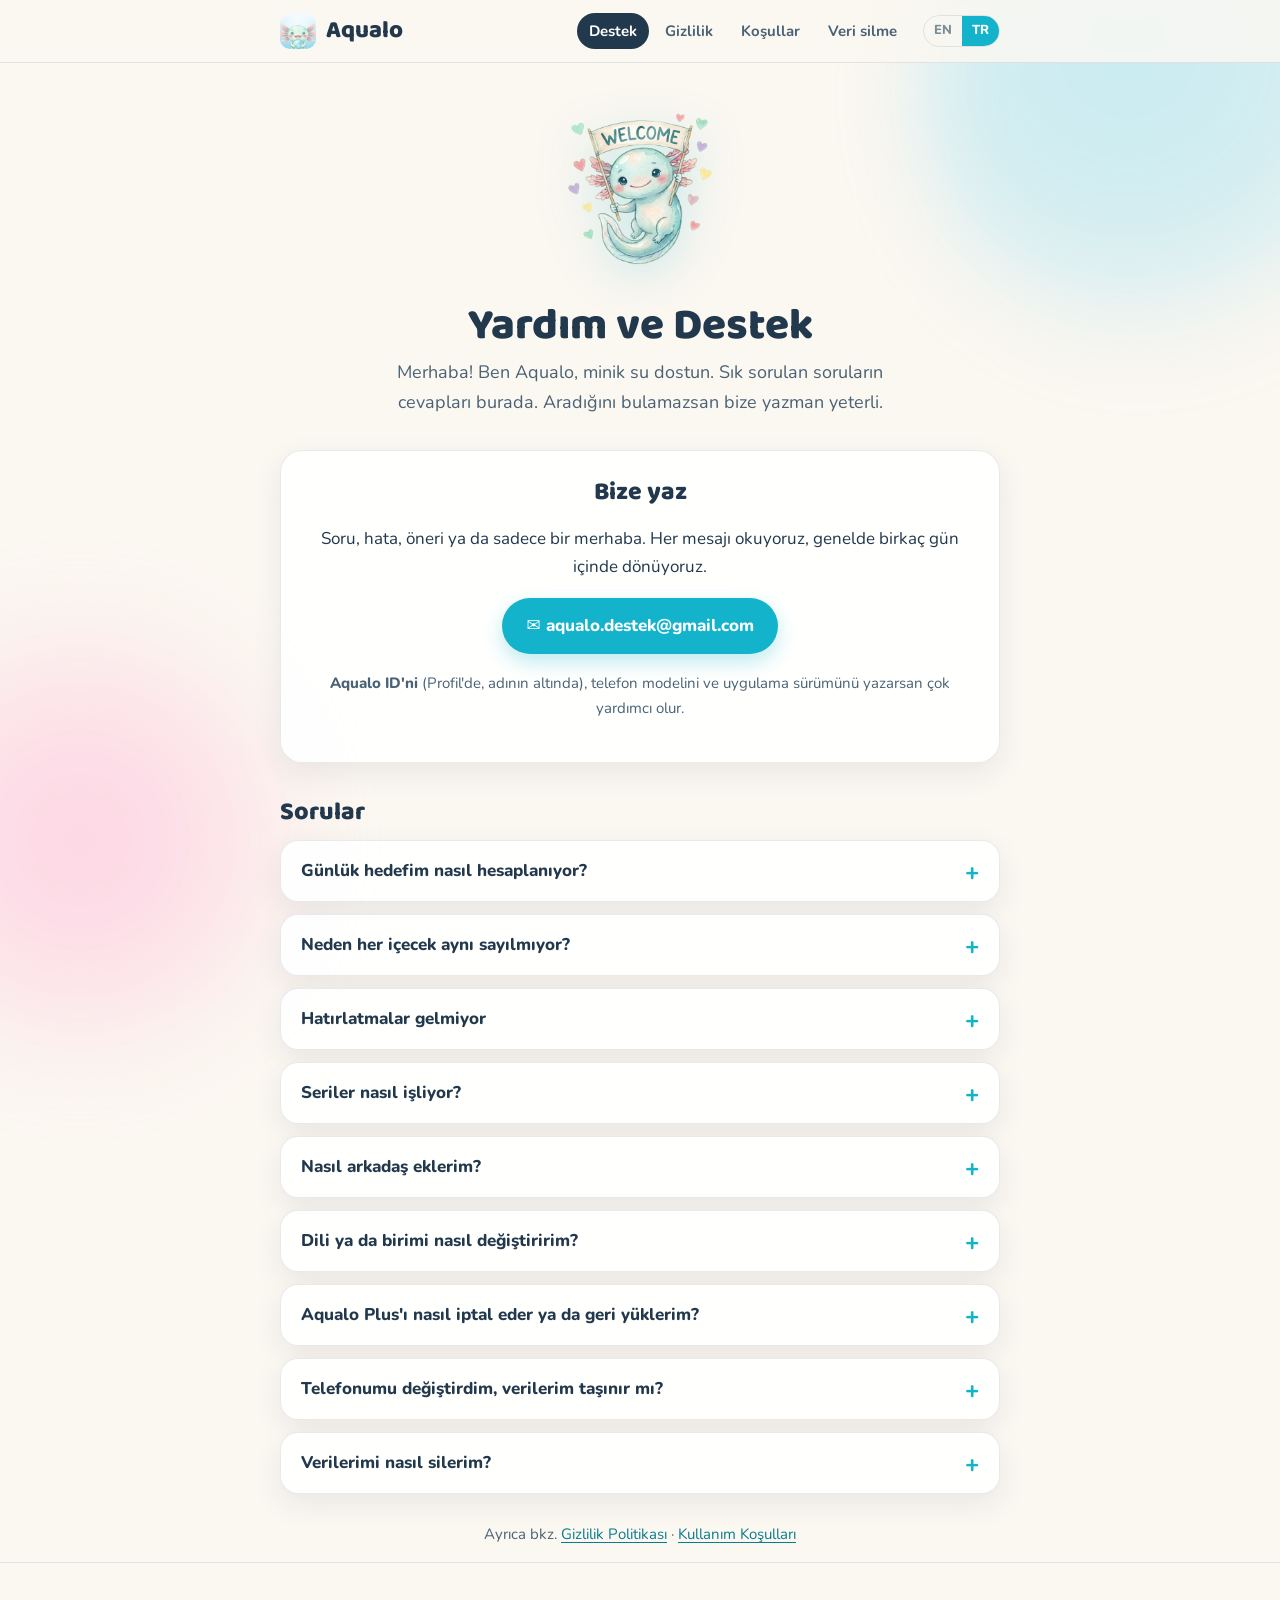
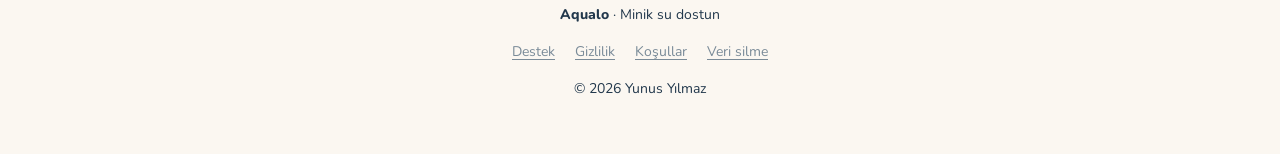
==== tr/index.html @ 4befb243 "Add files via upload" ====
<!doctype html>
<html lang="tr">
<head>
<meta charset="utf-8">
<meta name="viewport" content="width=device-width, initial-scale=1">
<title>Yardım ve Destek · Aqualo</title>
<meta name="description" content="Merhaba! Ben Aqualo, minik su dostun. Sık sorulan soruların cevapları burada. Aradığını bulamazsan bize yazman yeterli.">
<meta name="theme-color" content="#FBF7F1">
<link rel="icon" type="image/png" href="../assets/favicon.png">
<link rel="apple-touch-icon" href="../assets/apple-touch-icon.png">
<link rel="alternate" hreflang="en" href="https://mmaskedman.github.io/aqualo/">
<link rel="alternate" hreflang="tr" href="https://mmaskedman.github.io/aqualo/tr/">
<link rel="preconnect" href="https://fonts.googleapis.com">
<link rel="preconnect" href="https://fonts.gstatic.com" crossorigin>
<link href="https://fonts.googleapis.com/css2?family=Baloo+2:wght@700;800&family=Nunito:wght@400;700;800&display=swap" rel="stylesheet">
<link rel="stylesheet" href="../assets/style.css">
</head>
<body>
<header class="top">
  <div class="wrap">
    <a class="brand" href="./"><img src="../assets/icon-96.png" alt="">Aqualo</a>
    <nav class="links"><a href="./" aria-current="page">Destek</a><a href="privacy.html">Gizlilik</a><a href="terms.html">Koşullar</a><a href="delete.html">Veri silme</a></nav>
    <span class="lang"><a href=".././" class="" hreflang="en">EN</a><a href="./" class="on" hreflang="tr">TR</a></span>
  </div>
</header>
<main class="wrap">
  <section class="hero">
    <img class="mascot" src="../assets/mascot-hello.webp" alt="" width="360" height="360">
    <h1>Yardım ve Destek</h1>
    <p class="lead">Merhaba! Ben Aqualo, minik su dostun. Sık sorulan soruların cevapları burada. Aradığını bulamazsan bize yazman yeterli.</p>
    
  </section>
<div class="card center">
  <h2>Bize yaz</h2>
  <p>Soru, hata, öneri ya da sadece bir merhaba. Her mesajı okuyoruz, genelde birkaç gün içinde dönüyoruz.</p>
  <p><a class="btn" href="mailto:aqualo.destek@gmail.com?subject=Aqualo%20destek">✉️ aqualo.destek@gmail.com</a></p>
  <p class="note"><strong>Aqualo ID'ni</strong> (Profil'de, adının altında), telefon modelini ve uygulama sürümünü yazarsan çok yardımcı olur.</p>
</div>

<h2>Sorular</h2>

<details>
  <summary>Günlük hedefim nasıl hesaplanıyor?</summary>
  <div>
    <p>Aqualo, kilogram başına yaklaşık 33 ml ile başlar. Hareketli bir gün için biraz (+350 ml), spor için biraz daha (+700 ml) ekler. Sıcak ya da nemli günlerde hava durumu kartı yalnızca o güne özel biraz fazlasını önerebilir.</p>
    <p>Hedefini istediğin zaman değiştirebilirsin: ana ekranda <strong>Hedef</strong>'e dokun. Vücut bilgilerin <strong>Profil → Bilgilerim</strong>'de.</p>
  </div>
</details>

<details>
  <summary>Neden her içecek aynı sayılmıyor?</summary>
  <div>
    <p>Her içeceğin, suya kıyasla ne kadar iyi susuzluk giderdiğine göre bir hidrasyon katsayısı var. Örneğin sütlü içecekler hacimlerinden biraz fazla sayılır. Çay ve kahve normal miktarlarda su gibi sayılır. Ayrıntıları görmek için içecek listesinde bir içeceğe basılı tut.</p>
  </div>
</details>

<details>
  <summary>Hatırlatmalar gelmiyor</summary>
  <div>
    <ul>
      <li>Telefon ayarlarında Aqualo'nun bildirimlerine izin verildiğinden emin ol.</li>
      <li>Odak / Rahatsız Etme modları bildirimleri gizleyebilir.</li>
      <li>Android'de pil optimizasyonu bildirimleri durdurabilir. Pil ayarlarında Aqualo'yu "Kısıtlamasız" yap.</li>
      <li><strong>Profil → Hatırlatmalar</strong>'da hatırlatmaların açık ve saatlerin doğru olduğunu kontrol et.</li>
    </ul>
  </div>
</details>

<details>
  <summary>Seriler nasıl işliyor?</summary>
  <div>
    <p>Hedefini tutturduğun her gün serine bir gün ekler. Ara vermen gerekirse <strong>tatil modu</strong> (Aqualo Plus) serini dondurur, seri kırılmaz. Seri kırılırsa kısa bir süre içinde kurtarabilirsin.</p>
  </div>
</details>

<details>
  <summary>Nasıl arkadaş eklerim?</summary>
  <div>
    <p><strong>Aqualo ID'ni</strong> (Profil'de, adının altında) arkadaşınla paylaş. O, <strong>Arkadaşlar → Ekle</strong>'ye girip ID'ni yazar, sen de isteği kabul edersin. İkiniz aynı gün hedefini tutturunca ortak seriniz büyür. Ortak seri 3 gün birlikte tutturduktan sonra başlar.</p>
    <p>Arkadaşların yalnızca adını, avatarını, bugünkü ilerlemeni yüzde olarak ve serilerini görür. Kaç ml içtiğini görmez.</p>
  </div>
</details>

<details>
  <summary>Dili ya da birimi nasıl değiştiririm?</summary>
  <div>
    <p><strong>Profil → Tercihler</strong>'e git. Aqualo Türkçe, İngilizce, Almanca, Japonca, Korece, Fransızca, Portekizce (Brezilya), İspanyolca (Latin Amerika), İtalyanca ve Geleneksel Çince konuşur. Birim olarak ml ya da oz seçebilirsin.</p>
  </div>
</details>

<details>
  <summary>Aqualo Plus'ı nasıl iptal eder ya da geri yüklerim?</summary>
  <div>
    <ul>
      <li><strong>iPhone:</strong> Ayarlar → adın → Abonelikler → Aqualo.</li>
      <li><strong>Android:</strong> Google Play → profil resmi → Ödemeler ve abonelikler → Abonelikler → Aqualo.</li>
    </ul>
    <p>Uygulamayı silmek aboneliği iptal etmez. Yeni telefonda geri yüklemek için Aqualo Plus ekranını aç ve <strong>Geri yükle</strong>'ye dokun. İadeleri Apple veya Google yapar.</p>
  </div>
</details>

<details>
  <summary>Telefonumu değiştirdim, verilerim taşınır mı?</summary>
  <div>
    <p>Kayıtların telefonunda saklanır. Yeni telefonu eskisinin yedeğinden (iCloud ya da Google) kurarsan taşınır. Arkadaşların ve ortak serilerin sunucumuzda durur. Profil'de "Hesabını koru" seçeneği varsa, eski telefonunda Apple ya da Google hesabını bağlayarak onları da yanında götürebilirsin.</p>
  </div>
</details>

<details>
  <summary>Verilerimi nasıl silerim?</summary>
  <div>
    <p><a href="delete.html">Verilerini sil</a> sayfasına bak. Kısaca: <strong>Profil → Sosyal hesabı sil</strong> sunucumuzdaki her şeyi siler, uygulamayı silmek de telefonundaki her şeyi siler.</p>
  </div>
</details>

<p class="center note" style="margin-top:28px">Ayrıca bkz. <a href="privacy.html">Gizlilik Politikası</a> · <a href="terms.html">Kullanım Koşulları</a></p>
</main>
<footer>
  <div class="wrap">
    <p><strong>Aqualo</strong> · Minik su dostun</p>
    <p><a href="./">Destek</a> <a href="privacy.html">Gizlilik</a> <a href="terms.html">Koşullar</a> <a href="delete.html">Veri silme</a></p>
    <p>© 2026 Yunus Yılmaz</p>
  </div>
</footer>
</body>
</html>
---- assets/style.css ----
/* Aqualo — web sayfaları (destek, gizlilik, koşullar, veri silme)
   Suluboya, pastel, sakin. Uygulamanın paletinden. */

:root {
  --paper: #FBF7F1;
  --card: #FFFFFFE6;
  --ink: #22384C;
  --ink-soft: #4A6275;
  --muted: #7A8B98;
  --aqua: #14B3CC;
  --aqua-deep: #0B7C8D;
  --pink: #FF8CC2;
  --lilac: #8E6CF0;
  --line: rgba(34, 56, 76, 0.10);
  --shadow: 0 10px 30px rgba(34, 56, 76, 0.08);
  --radius: 22px;
}

* { box-sizing: border-box; }

html { -webkit-text-size-adjust: 100%; scroll-behavior: smooth; }

body {
  margin: 0;
  background: var(--paper);
  color: var(--ink);
  font-family: 'Nunito', system-ui, -apple-system, 'Segoe UI', Roboto, sans-serif;
  font-size: 17px;
  line-height: 1.65;
  min-height: 100vh;
  position: relative;
  overflow-x: hidden;
}

/* Suluboya lekeler */
body::before, body::after {
  content: '';
  position: fixed;
  z-index: -1;
  border-radius: 50%;
  filter: blur(40px);
  opacity: 0.55;
  pointer-events: none;
}
body::before {
  width: 520px; height: 520px; top: -160px; right: -160px;
  background: radial-gradient(circle at 40% 40%, #9FE3F0, #B6E6F2 45%, transparent 70%);
}
body::after {
  width: 480px; height: 480px; bottom: -180px; left: -160px;
  background: radial-gradient(circle at 50% 50%, #FFB9D8, #FFD6E4 45%, transparent 70%);
}

a { color: var(--aqua-deep); text-underline-offset: 3px; }
a:hover { color: var(--lilac); }

.wrap { max-width: 760px; margin: 0 auto; padding: 0 20px; }

/* ── Üst çubuk ── */
header.top {
  position: sticky; top: 0; z-index: 10;
  background: rgba(251, 247, 241, 0.86);
  backdrop-filter: saturate(1.4) blur(10px);
  -webkit-backdrop-filter: saturate(1.4) blur(10px);
  border-bottom: 1px solid var(--line);
}
header.top .wrap {
  display: flex; align-items: center; gap: 14px;
  min-height: 62px; flex-wrap: wrap; padding-top: 8px; padding-bottom: 8px;
}
.brand {
  display: flex; align-items: center; gap: 10px;
  text-decoration: none; color: var(--ink);
  font-family: 'Baloo 2', 'Nunito', sans-serif; font-weight: 800; font-size: 24px;
}
.brand img { width: 36px; height: 36px; border-radius: 10px; }
nav.links { display: flex; gap: 4px; flex-wrap: wrap; margin-left: auto; }
nav.links a {
  text-decoration: none; color: var(--ink-soft);
  font-weight: 700; font-size: 15px;
  padding: 6px 12px; border-radius: 999px;
}
nav.links a:hover { background: rgba(20, 179, 204, 0.10); color: var(--aqua-deep); }
nav.links a[aria-current="page"] { background: var(--ink); color: #fff; }
.lang {
  display: inline-flex; border: 1px solid var(--line); border-radius: 999px; overflow: hidden;
  font-size: 13px; font-weight: 800;
}
.lang a { text-decoration: none; color: var(--muted); padding: 4px 10px; }
.lang a.on { background: var(--aqua); color: #fff; }

/* ── Başlık bölümü ── */
.hero { text-align: center; padding: 42px 0 10px; }
.hero img.mascot { width: 180px; height: auto; filter: drop-shadow(0 12px 22px rgba(20, 179, 204, 0.18)); }
.hero h1 {
  font-family: 'Baloo 2', 'Nunito', sans-serif; font-weight: 800;
  font-size: clamp(32px, 6vw, 44px); line-height: 1.1; margin: 8px 0 8px;
}
.hero p.lead { color: var(--ink-soft); font-size: 18px; margin: 0 auto; max-width: 560px; }
.updated { color: var(--muted); font-size: 14px; margin-top: 10px; }

/* ── İçerik ── */
main { padding-bottom: 40px; }
.card {
  background: var(--card);
  border: 1px solid var(--line);
  border-radius: var(--radius);
  box-shadow: var(--shadow);
  padding: 26px 28px;
  margin: 22px 0;
}
.card.summary {
  background: linear-gradient(135deg, rgba(159, 227, 240, 0.35), rgba(255, 214, 228, 0.35)), #fff;
}
.card.summary h2 { margin-top: 0; }
.card.summary ul { padding-left: 0; list-style: none; }
.card.summary li { padding-left: 30px; position: relative; margin: 10px 0; }
.card.summary li::before { content: '💧'; position: absolute; left: 0; top: 0; }

h2 {
  font-family: 'Baloo 2', 'Nunito', sans-serif; font-weight: 800;
  font-size: 25px; line-height: 1.25; margin: 34px 0 8px;
}
.card > h2:first-child { margin-top: 0; }
h3 { font-size: 18px; margin: 22px 0 6px; }
p, li { color: var(--ink); }
ul { padding-left: 22px; }
li { margin: 6px 0; }
strong { font-weight: 800; }
.muted { color: var(--muted); }
.note { color: var(--ink-soft); font-size: 15px; }

table { width: 100%; border-collapse: collapse; margin: 10px 0 4px; font-size: 15px; }
th, td { text-align: left; vertical-align: top; padding: 10px 8px; border-bottom: 1px solid var(--line); }
th { font-weight: 800; color: var(--ink-soft); font-size: 13px; text-transform: uppercase; letter-spacing: .04em; }

.toc { columns: 2; column-gap: 28px; padding-left: 20px; font-size: 15px; }
.toc li { break-inside: avoid; }

/* ── Düğmeler ── */
.btn {
  display: inline-flex; align-items: center; gap: 10px;
  background: var(--aqua); color: #fff !important; text-decoration: none;
  font-weight: 800; font-size: 17px;
  padding: 14px 24px; border-radius: 999px;
  box-shadow: 0 8px 20px rgba(20, 179, 204, 0.28);
}
.btn:hover { background: var(--aqua-deep); }
.center { text-align: center; }

/* ── SSS ── */
details {
  background: var(--card); border: 1px solid var(--line); border-radius: 18px;
  padding: 0 20px; margin: 12px 0; box-shadow: var(--shadow);
}
details summary {
  cursor: pointer; list-style: none; font-weight: 800; font-size: 17px;
  padding: 16px 28px 16px 0; position: relative;
}
details summary::-webkit-details-marker { display: none; }
details summary::after {
  content: '+'; position: absolute; right: 0; top: 12px;
  font-size: 24px; color: var(--aqua); font-weight: 800;
}
details[open] summary::after { content: '–'; }
details > div { padding: 0 0 16px; }

.steps { counter-reset: s; list-style: none; padding-left: 0; }
.steps li { counter-increment: s; padding-left: 44px; position: relative; margin: 14px 0; }
.steps li::before {
  content: counter(s); position: absolute; left: 0; top: 0;
  width: 30px; height: 30px; border-radius: 50%;
  background: var(--aqua); color: #fff; font-weight: 800;
  display: grid; place-items: center; font-size: 15px;
}

/* ── Alt bilgi ── */
footer {
  border-top: 1px solid var(--line); padding: 26px 0 40px;
  color: var(--muted); font-size: 14px; text-align: center;
}
footer a { color: var(--muted); margin: 0 8px; }

@media (max-width: 620px) {
  body { font-size: 16px; }
  .card { padding: 20px 18px; }
  .toc { columns: 1; }
  header.top { position: static; }
  header.top .wrap { gap: 8px; }
  .lang { margin-left: auto; }
  nav.links {
    order: 3; margin-left: -12px; width: calc(100% + 24px);
    flex-wrap: nowrap; overflow-x: auto; scrollbar-width: none; padding: 0 12px 2px;
  }
  nav.links::-webkit-scrollbar { display: none; }
  nav.links a { white-space: nowrap; padding: 6px 9px; font-size: 14px; }
  .hero img.mascot { width: 150px; }
  table, thead, tbody, tr, th, td { display: block; }
  thead { display: none; }
  tr { border-bottom: 1px solid var(--line); padding: 8px 0; }
  td { border: 0; padding: 2px 0; }
  td:first-child { font-weight: 800; }
}
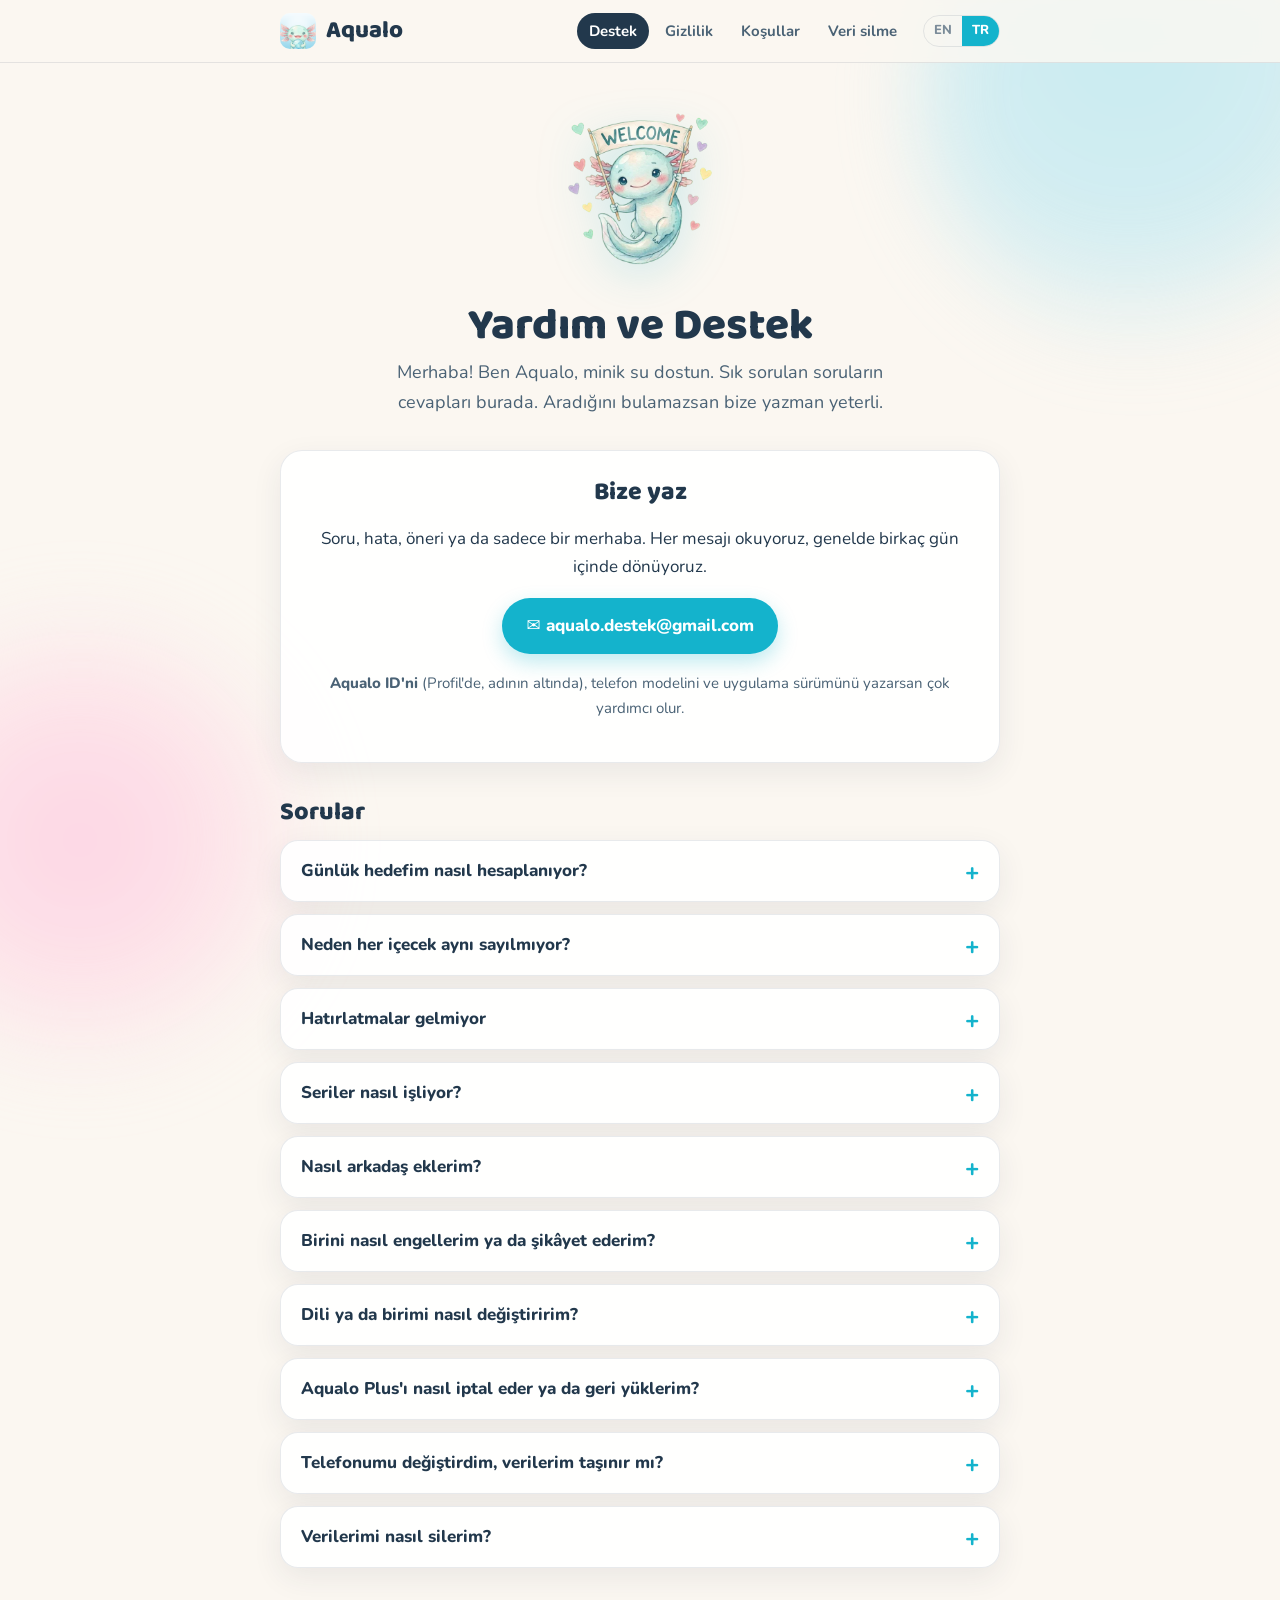
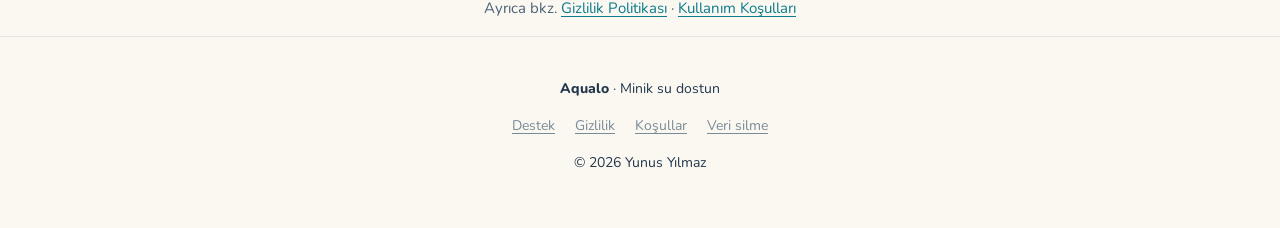
==== commit 4a1ae613: "Add files via upload" ====
--- a/tr/index.html
+++ b/tr/index.html
@@ -82,6 +82,14 @@
 </details>
 
 <details>
+  <summary>Birini nasıl engellerim ya da şikâyet ederim?</summary>
+  <div>
+    <p><strong>Arkadaşlar</strong>'da kişiye dokunup kartını aç, <strong>Şikâyet et</strong> ya da <strong>Engelle</strong>'yi seç. Gelen bir istek için yanındaki <strong>⋯</strong> düğmesine dokun. Engellemek arkadaşlığı bitirir, isteklerini ve dürtmelerini durdurur; şikâyet de kişiyi engeller. Şikâyetlere 24 saat içinde bakarız.</p>
+    <p>Engeli kaldırmak için <strong>Profil → Hesap → Engellenenler</strong>'e git.</p>
+  </div>
+</details>
+
+<details>
   <summary>Dili ya da birimi nasıl değiştiririm?</summary>
   <div>
     <p><strong>Profil → Tercihler</strong>'e git. Aqualo Türkçe, İngilizce, Almanca, Japonca, Korece, Fransızca, Portekizce (Brezilya), İspanyolca (Latin Amerika), İtalyanca ve Geleneksel Çince konuşur. Birim olarak ml ya da oz seçebilirsin.</p>
@@ -102,14 +110,14 @@
 <details>
   <summary>Telefonumu değiştirdim, verilerim taşınır mı?</summary>
   <div>
-    <p>Kayıtların telefonunda saklanır. Yeni telefonu eskisinin yedeğinden (iCloud ya da Google) kurarsan taşınır. Arkadaşların ve ortak serilerin sunucumuzda durur. Profil'de "Hesabını koru" seçeneği varsa, eski telefonunda Apple ya da Google hesabını bağlayarak onları da yanında götürebilirsin.</p>
+    <p>Kayıtların telefonunda saklanır. Yeni telefonu eskisinin yedeğinden (iCloud ya da Google) kurarsan taşınır. Arkadaşların ve ortak serilerin sunucumuzda durur. Eski telefonunda <strong>Profil → Hesap → Hesabını koru</strong>'dan Apple ya da Google'ı bağla, yenisinde aynı hesapla giriş yap: arkadaşların, serilerin ve Plus'ın da seninle gelir.</p>
   </div>
 </details>
 
 <details>
   <summary>Verilerimi nasıl silerim?</summary>
   <div>
-    <p><a href="delete.html">Verilerini sil</a> sayfasına bak. Kısaca: <strong>Profil → Sosyal hesabı sil</strong> sunucumuzdaki her şeyi siler, uygulamayı silmek de telefonundaki her şeyi siler.</p>
+    <p><a href="delete.html">Verilerini sil</a> sayfasına bak. Kısaca: <strong>Profil → Yardım → Hesabını silmek mi istiyorsun?</strong> sunucumuzdaki her şeyi siler, uygulamayı silmek de telefonundaki her şeyi siler.</p>
   </div>
 </details>
 
